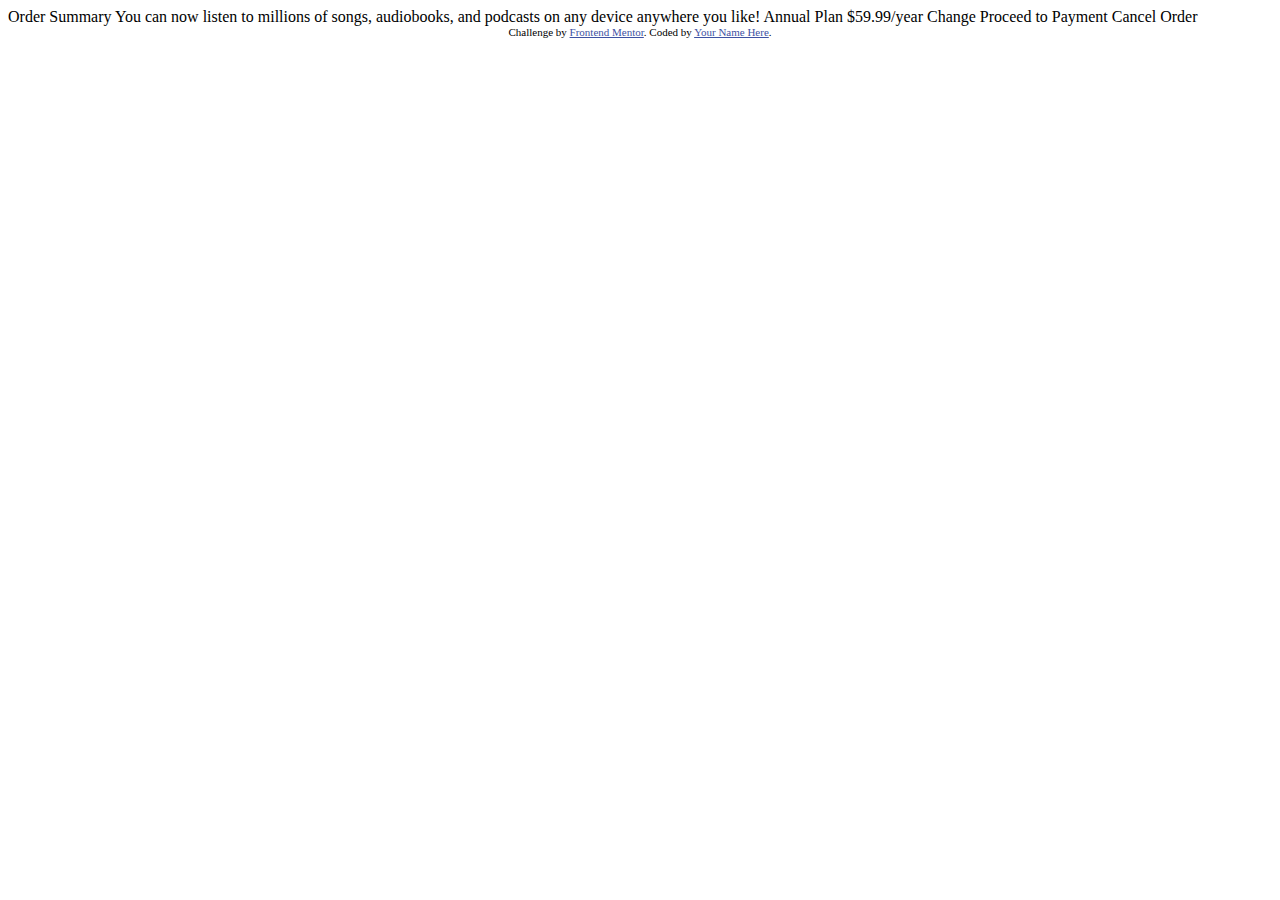
==== order-summary-component-main/index.html @ 8e160fdf "repo init" ====
<!DOCTYPE html>
<html lang="en">
<head>
  <meta charset="UTF-8">
  <meta name="viewport" content="width=device-width, initial-scale=1.0"> <!-- displays site properly based on user's device -->

  <link rel="icon" type="image/png" sizes="32x32" href="./images/favicon-32x32.png">
  
  <title>Frontend Mentor | Order summary card</title>

  <!-- Feel free to remove these styles or customise in your own stylesheet 👍 -->
  <style>
    .attribution { font-size: 11px; text-align: center; }
    .attribution a { color: hsl(228, 45%, 44%); }
  </style>
</head>
<body>

  Order Summary

  You can now listen to millions of songs, audiobooks, and podcasts on any 
  device anywhere you like!

  Annual Plan
  $59.99/year

  Change

  Proceed to Payment
  Cancel Order
  
  <div class="attribution">
    Challenge by <a href="https://www.frontendmentor.io?ref=challenge" target="_blank">Frontend Mentor</a>. 
    Coded by <a href="#">Your Name Here</a>.
  </div>
</body>
</html>
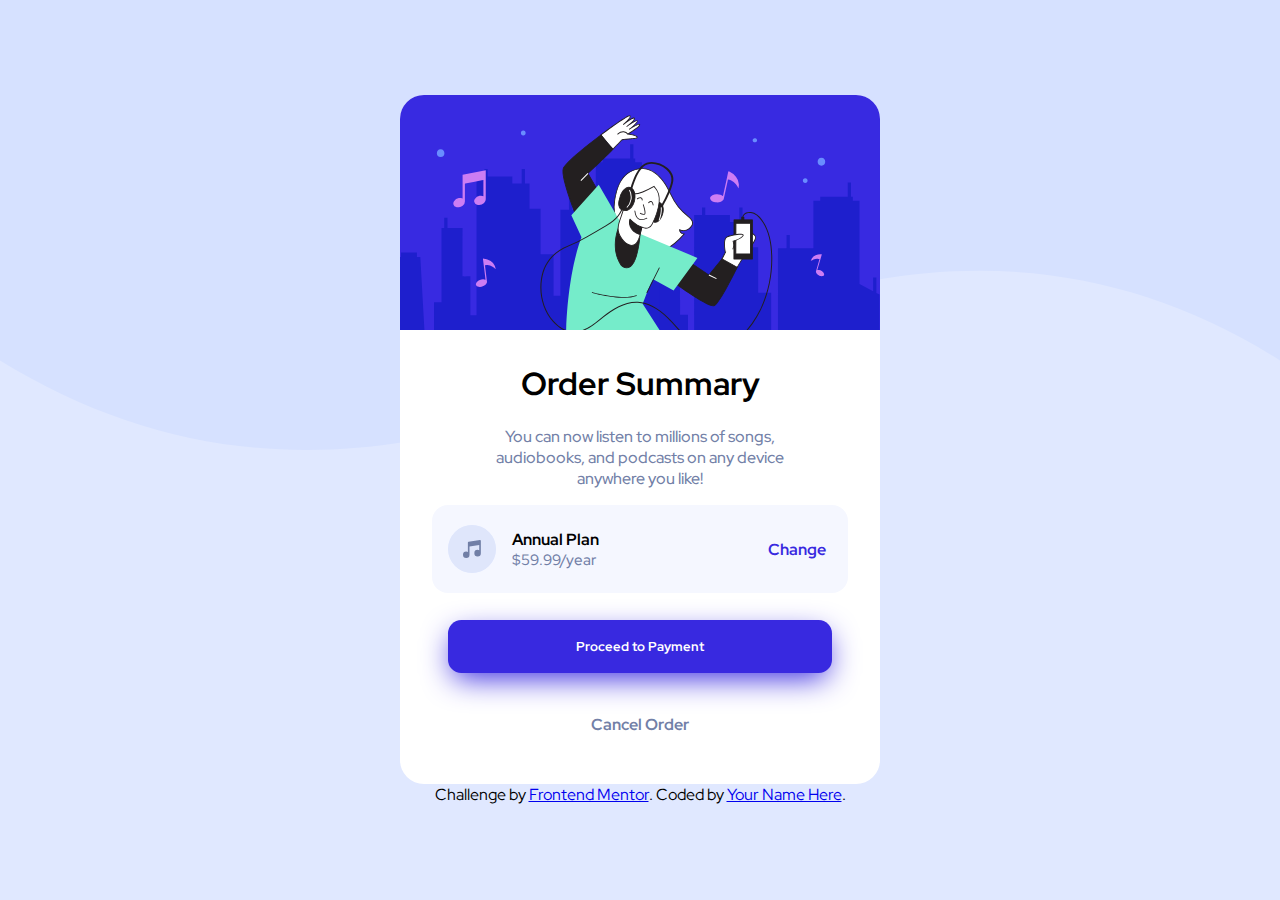
==== commit 21ec8cb3: "0.9" ====
--- a/order-summary-component-main/index.html
+++ b/order-summary-component-main/index.html
@@ -1,37 +1,40 @@
 <!DOCTYPE html>
 <html lang="en">
+
 <head>
-  <meta charset="UTF-8">
-  <meta name="viewport" content="width=device-width, initial-scale=1.0"> <!-- displays site properly based on user's device -->
+  <meta charset="UTF-8" />
+  <meta name="viewport" content="width=device-width, initial-scale=1.0" />
+  <!-- displays site properly based on user's device -->
+  <link rel="stylesheet" href="index.css" />
+  <link rel="icon" type="image/png" sizes="32x32" href="./images/favicon-32x32.png" />
 
-  <link rel="icon" type="image/png" sizes="32x32" href="./images/favicon-32x32.png">
-  
   <title>Frontend Mentor | Order summary card</title>
+</head>
 
-  <!-- Feel free to remove these styles or customise in your own stylesheet 👍 -->
-  <style>
-    .attribution { font-size: 11px; text-align: center; }
-    .attribution a { color: hsl(228, 45%, 44%); }
-  </style>
-</head>
 <body>
-
-  Order Summary
-
-  You can now listen to millions of songs, audiobooks, and podcasts on any 
-  device anywhere you like!
-
-  Annual Plan
-  $59.99/year
-
-  Change
-
-  Proceed to Payment
-  Cancel Order
-  
+  <main>
+    <img src="images/illustration-hero.svg" alt="main illustration">
+    <h1>Order Summary</h1>
+    <p>
+      You can now listen to millions of songs, audiobooks, and
+      podcasts on any device anywhere you like!
+    </p>
+    <article>
+      <img src="images/icon-music.svg" alt="music icon">
+      <div>
+        <h2>Annual Plan</h2>
+        <p>$59.99/year</p>
+      </div>
+      <button id="change">Change</button>
+    </article>
+    <button id="payment">Proceed to Payment</button>
+    <button id="cencel">Cancel Order</button>
+  </main>
   <div class="attribution">
-    Challenge by <a href="https://www.frontendmentor.io?ref=challenge" target="_blank">Frontend Mentor</a>. 
-    Coded by <a href="#">Your Name Here</a>.
+    Challenge by
+    <a href="https://www.frontendmentor.io?ref=challenge" target="_blank">Frontend Mentor</a>. Coded by <a href="#">Your
+      Name Here</a>.
   </div>
 </body>
+
 </html>--- a/order-summary-component-main/index.css
+++ b/order-summary-component-main/index.css
@@ -0,0 +1,151 @@
+@import url("https://fonts.googleapis.com/css2?family=Red+Hat+Display:wght@500;700;900&display=swap");
+
+@media (max-width: 900px) {
+	body {
+		background: no-repeat url("images/pattern-background-mobile.svg");
+		background-size: 100% 50%;
+	}
+}
+@media (min-width: 900px) {
+	body {
+		background: no-repeat url("images/pattern-background-desktop.svg");
+		background-size: 100% 50%;
+	}
+}
+/*
+- Pale blue: hsl(225, 100%, 94%)
+- Bright blue: hsl(245, 75%, 52%)
+
+### Neutral
+
+- Very pale blue: hsl(225, 100%, 98%)
+- Desaturated blue: hsl(224, 23%, 55%)
+- Dark blue: hsl(223, 47%, 23%)
+
+*/
+* {
+	font-family: "Red Hat Display", sans-serif;
+}
+
+html {
+	width: 100%;
+	height: 100%;
+}
+body {
+	background-color: hsl(225, 100%, 94%);
+	margin: 0;
+	padding: 0;
+	height: 100%;
+	display: flex;
+	align-items: center;
+	justify-content: center;
+	flex-direction: column;
+}
+main {
+	background-color: rgb(255, 255, 255);
+	display: inherit;
+	flex-direction: column;
+	align-items: center;
+	justify-content: center;
+	max-width: 30em;
+	border-radius: 1.5em;
+	overflow: hidden;
+	text-align: center;
+}
+main img {
+	width: 100%;
+}
+h1 {
+	margin-top: 1em;
+	font-weight: 700;
+}
+h2 {
+	margin-bottom: 5px;
+	font-size: 1em;
+}
+div p {
+	font-size: 0.95em;
+	font-weight: 500;
+}
+p {
+	margin: 0;
+	font-weight: 500;
+	font-size: 16px;
+	width: 70%;
+	color: hsl(224, 23%, 55%);
+}
+button {
+	cursor: pointer;
+}
+article {
+	margin-top: 1em;
+	padding: 1em;
+	width: 80%;
+	height: 3.5em;
+	display: flex;
+	flex-direction: row;
+	align-items: center;
+	background-color: hsl(225, 100%, 98%);
+	border-radius: 1em;
+}
+article div {
+	display: flex;
+	flex-direction: column;
+	justify-content: center;
+	width: 70%;
+	height: 110%;
+	margin-left: 1em;
+	text-align: left;
+}
+div h2 {
+	margin: 0;
+}
+article img {
+	width: 3em;
+	height: 3em;
+	background-color: hsl(225, 100%, 94%);
+	border-radius: 50%;
+}
+#change {
+	transition: 0.25s color;
+	background: 0;
+	border: 0;
+	height: 50%;
+	color: hsl(245, 75%, 52%);
+	font-weight: 700;
+	font-size: 1em;
+}
+#change:hover {
+	transition: 0.25s color;
+	color: hsl(244, 83%, 68%);
+}
+#payment {
+	transition: 0.25s background;
+	margin-top: 2em;
+	margin-bottom: 3em;
+	width: 80%;
+	height: 4em;
+	background-color: hsl(245, 75%, 52%);
+	border: 0;
+	border-radius: 1em;
+	box-shadow: 0px 10px 30px -5px hsl(245, 75%, 52%);
+	color: rgb(255, 255, 255);
+	font-weight: 700;
+}
+#payment:hover {
+	transition: 0.25s background;
+	background-color: hsl(244, 83%, 68%);
+}
+#cencel {
+	transition: 0.25s color;
+	border: 0;
+	background: 0;
+	margin-bottom: 3em;
+	color: hsl(224, 23%, 55%);
+	font-weight: 700;
+	font-size: 1em;
+}
+#cencel:hover {
+	transition: 0.25s color;
+	color: hsl(223, 47%, 23%);
+}
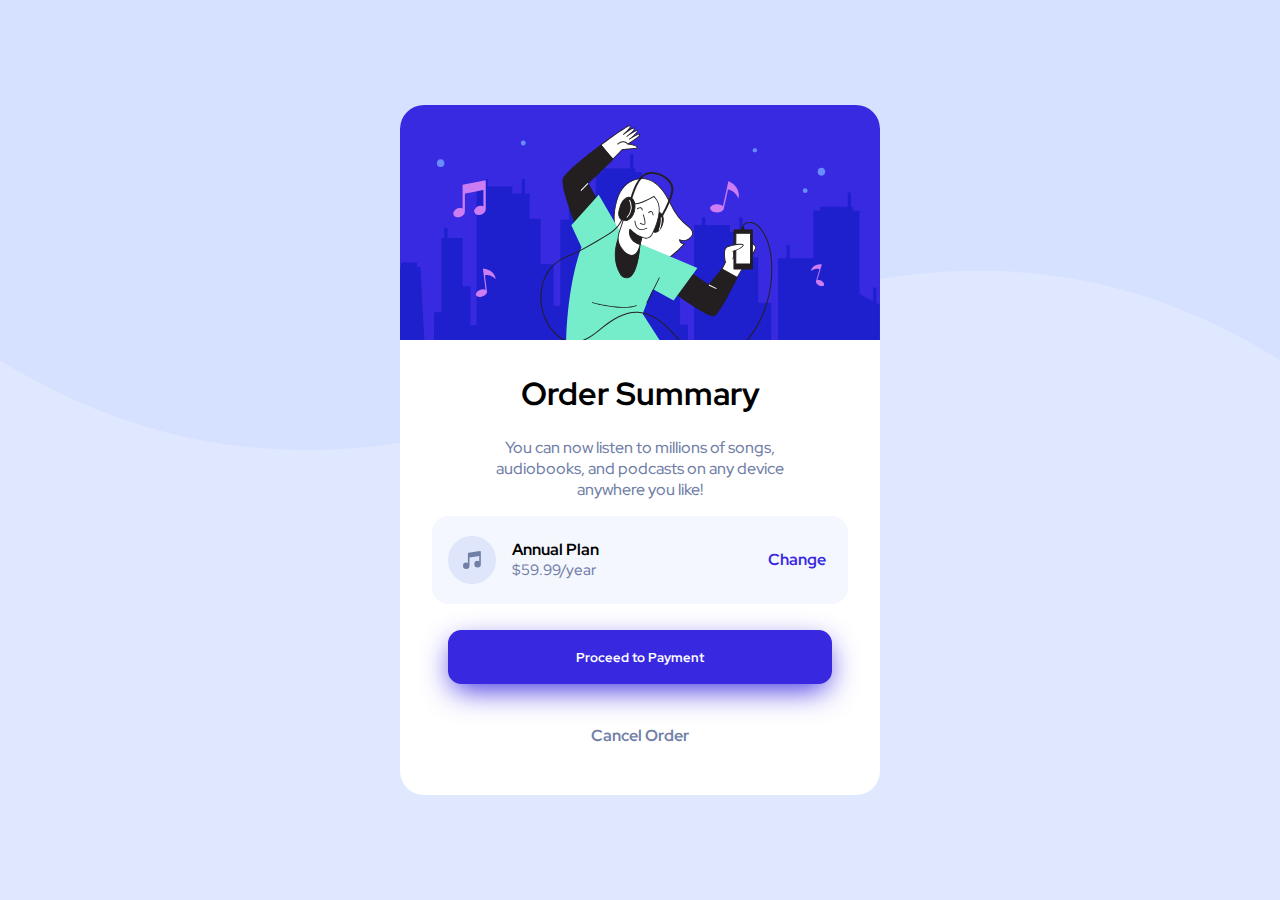
==== commit 3d3b9c5b: "Update index.html" ====
--- a/order-summary-component-main/index.html
+++ b/order-summary-component-main/index.html
@@ -30,11 +30,7 @@
     <button id="payment">Proceed to Payment</button>
     <button id="cencel">Cancel Order</button>
   </main>
-  <div class="attribution">
-    Challenge by
-    <a href="https://www.frontendmentor.io?ref=challenge" target="_blank">Frontend Mentor</a>. Coded by <a href="#">Your
-      Name Here</a>.
-  </div>
+
 </body>
 
 </html>